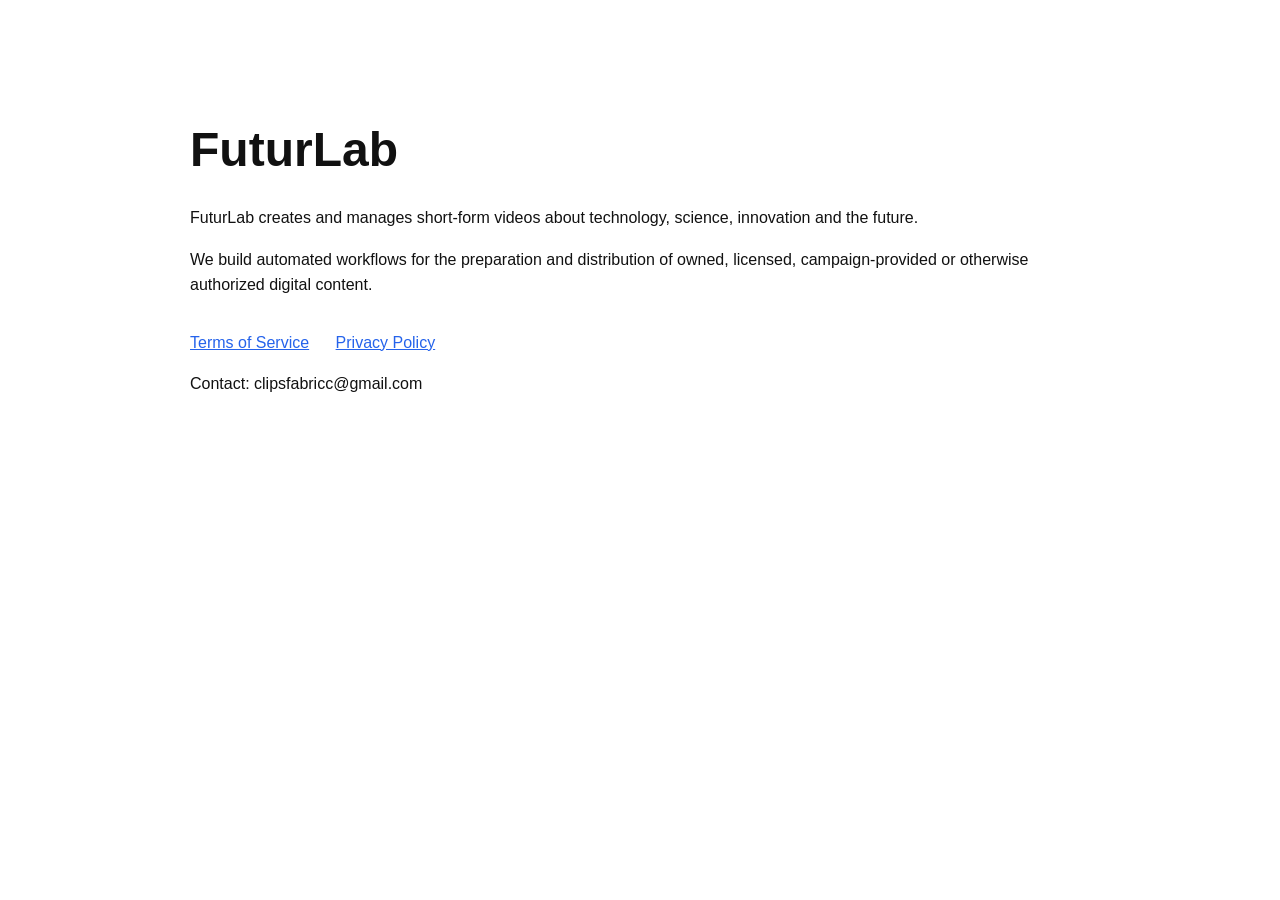
==== index.html @ b81abcbb "Publish FuturLab homepage" ====
<!DOCTYPE html>
<html lang="en">
<head>
<meta charset="UTF-8">
<meta name="viewport" content="width=device-width, initial-scale=1.0">
<title>FuturLab</title>
<meta name="description" content="FuturLab creates and manages authorized short-form digital content workflows.">
<style>
body{font-family:Arial,Helvetica,sans-serif;max-width:900px;margin:60px auto;padding:20px;color:#111;line-height:1.6}h1{font-size:48px;margin-bottom:12px}a{color:#2563eb}nav{margin-top:32px}nav a{margin-right:22px}
</style>
</head>
<body>
<h1>FuturLab</h1>
<p>FuturLab creates and manages short-form videos about technology, science, innovation and the future.</p>
<p>We build automated workflows for the preparation and distribution of owned, licensed, campaign-provided or otherwise authorized digital content.</p>
<nav>
<a href="/terms.html">Terms of Service</a>
<a href="/privacy.html">Privacy Policy</a>
</nav>
<p>Contact: clipsfabricc@gmail.com</p>
</body>
</html>
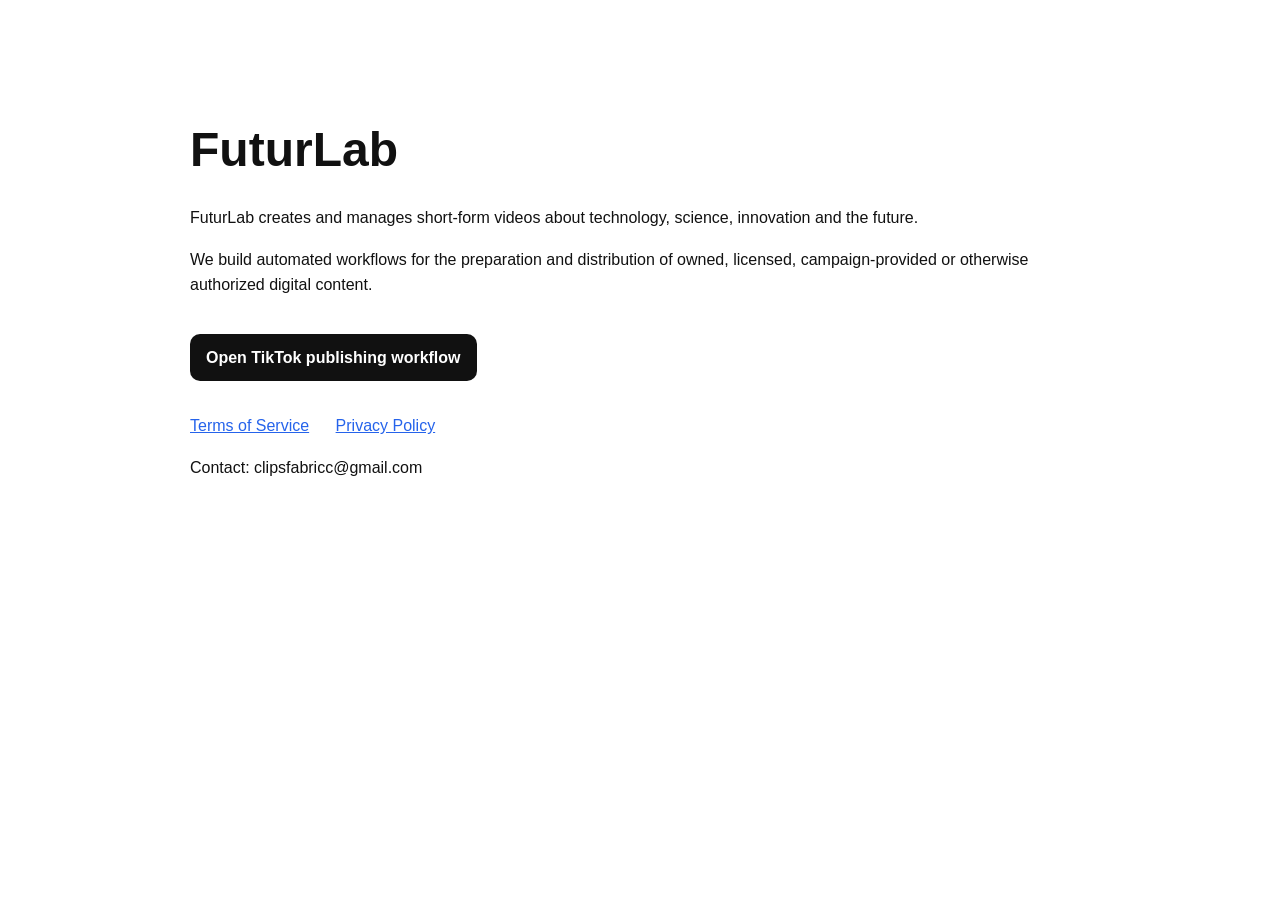
==== commit 85daff55: "Link FuturLab TikTok publishing workflow" ====
--- a/index.html
+++ b/index.html
@@ -6,13 +6,14 @@
 <title>FuturLab</title>
 <meta name="description" content="FuturLab creates and manages authorized short-form digital content workflows.">
 <style>
-body{font-family:Arial,Helvetica,sans-serif;max-width:900px;margin:60px auto;padding:20px;color:#111;line-height:1.6}h1{font-size:48px;margin-bottom:12px}a{color:#2563eb}nav{margin-top:32px}nav a{margin-right:22px}
+body{font-family:Arial,Helvetica,sans-serif;max-width:900px;margin:60px auto;padding:20px;color:#111;line-height:1.6}h1{font-size:48px;margin-bottom:12px}a{color:#2563eb}nav{margin-top:32px}nav a{margin-right:22px}.cta{display:inline-block;margin-top:20px;padding:11px 16px;border-radius:10px;background:#111;color:#fff;text-decoration:none;font-weight:700}
 </style>
 </head>
 <body>
 <h1>FuturLab</h1>
 <p>FuturLab creates and manages short-form videos about technology, science, innovation and the future.</p>
 <p>We build automated workflows for the preparation and distribution of owned, licensed, campaign-provided or otherwise authorized digital content.</p>
+<a class="cta" href="/tiktok-demo.html">Open TikTok publishing workflow</a>
 <nav>
 <a href="/terms.html">Terms of Service</a>
 <a href="/privacy.html">Privacy Policy</a>
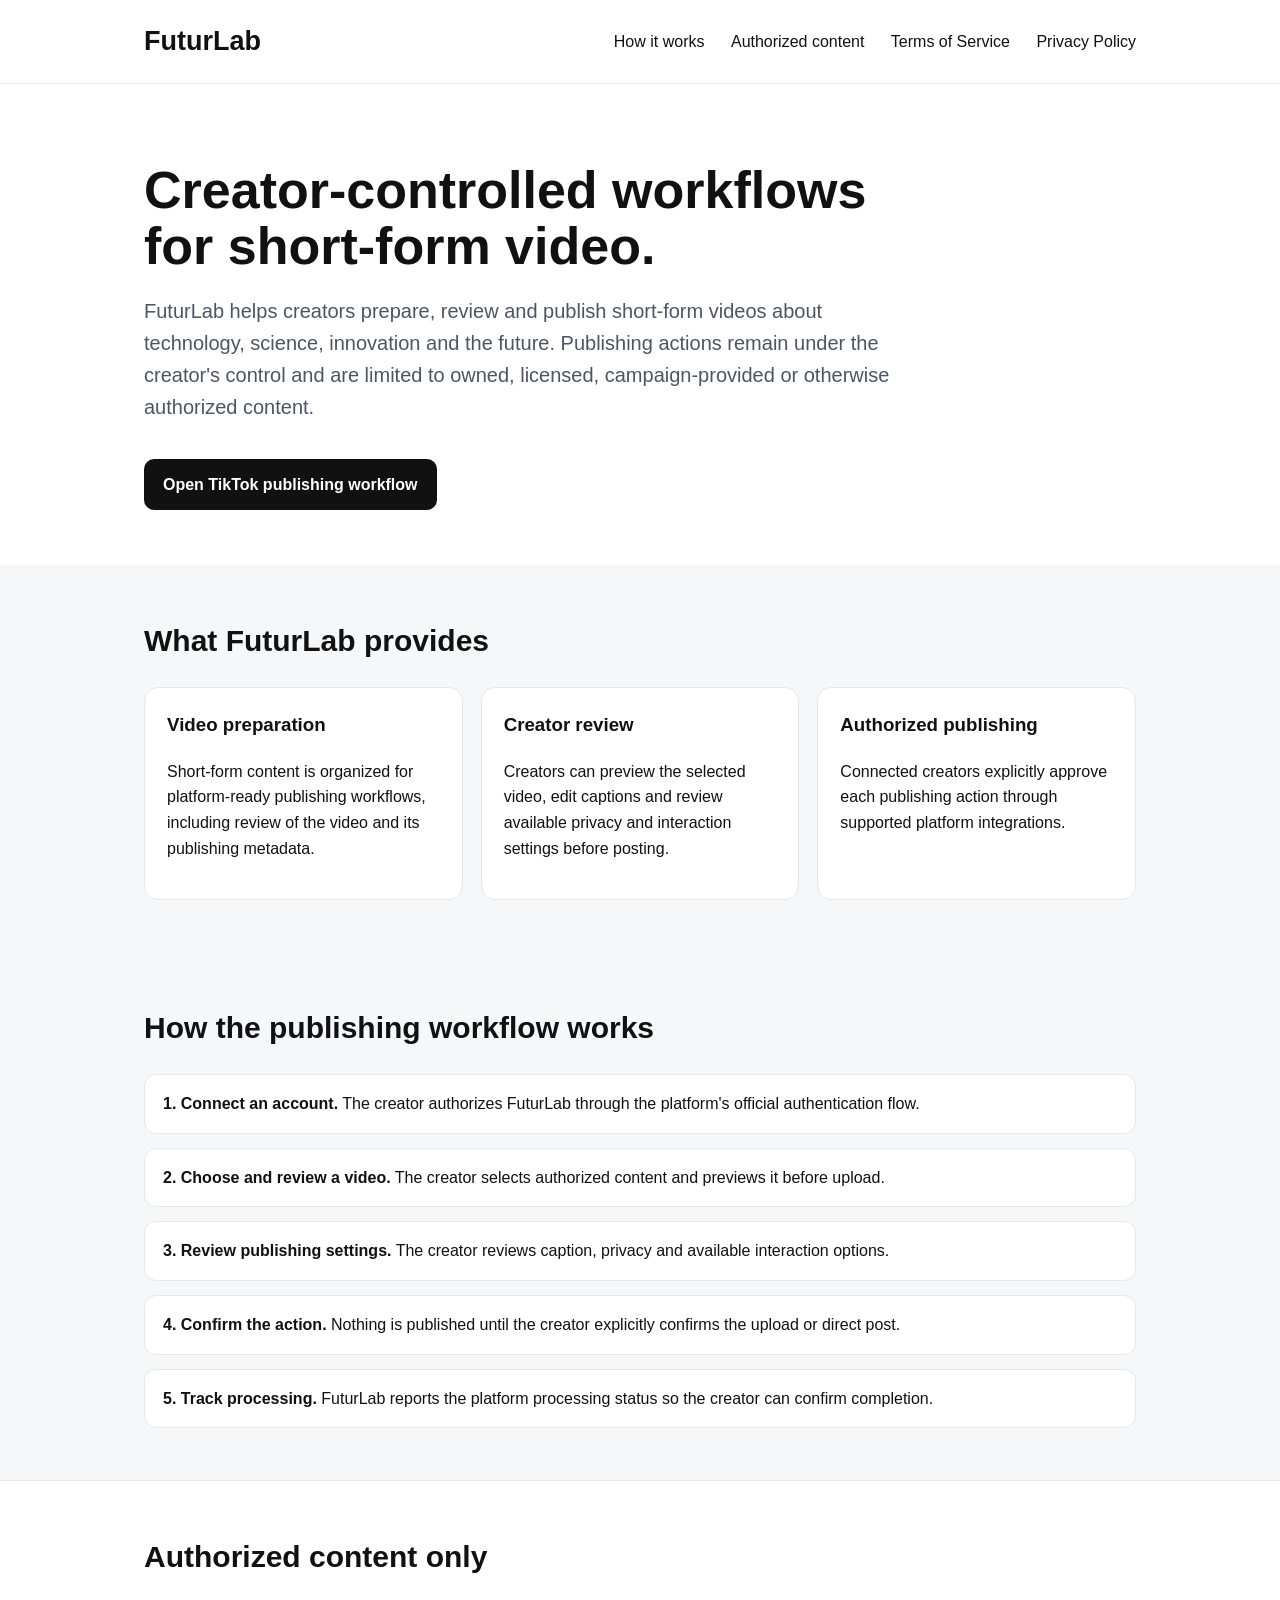
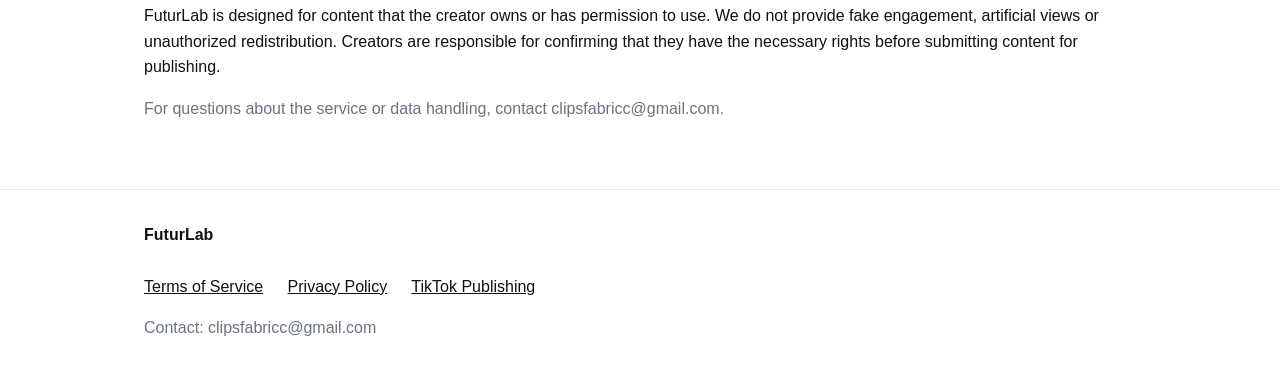
==== commit 93f8c3aa: "Expand FuturLab public website for app review" ====
--- a/index.html
+++ b/index.html
@@ -3,21 +3,75 @@
 <head>
 <meta charset="UTF-8">
 <meta name="viewport" content="width=device-width, initial-scale=1.0">
-<title>FuturLab</title>
-<meta name="description" content="FuturLab creates and manages authorized short-form digital content workflows.">
+<title>FuturLab — Short-form content workflows</title>
+<meta name="description" content="FuturLab helps creators prepare, review and publish authorized short-form digital content through creator-controlled workflows.">
 <style>
-body{font-family:Arial,Helvetica,sans-serif;max-width:900px;margin:60px auto;padding:20px;color:#111;line-height:1.6}h1{font-size:48px;margin-bottom:12px}a{color:#2563eb}nav{margin-top:32px}nav a{margin-right:22px}.cta{display:inline-block;margin-top:20px;padding:11px 16px;border-radius:10px;background:#111;color:#fff;text-decoration:none;font-weight:700}
+:root{font-family:Arial,Helvetica,sans-serif;color:#111;background:#f6f7f9}*{box-sizing:border-box}body{margin:0;line-height:1.6}.wrap{max-width:1040px;margin:auto;padding:0 24px}header{background:#fff;border-bottom:1px solid #e5e7eb}header .wrap{display:flex;justify-content:space-between;align-items:center;padding-top:20px;padding-bottom:20px}.brand{font-size:27px;font-weight:800}.links a{margin-left:22px;color:#111;text-decoration:none}.hero{padding:78px 0 55px;background:#fff}.hero h1{font-size:52px;line-height:1.08;max-width:800px;margin:0 0 20px}.hero p{font-size:20px;color:#4b5563;max-width:760px}.cta{display:inline-block;margin-top:16px;padding:13px 19px;border-radius:10px;background:#111;color:#fff;text-decoration:none;font-weight:700}.section{padding:52px 0}.section h2{font-size:30px;margin:0 0 22px}.grid{display:grid;grid-template-columns:repeat(3,1fr);gap:18px}.card{background:#fff;border:1px solid #e5e7eb;border-radius:14px;padding:22px}.card h3{margin-top:0}.steps{display:grid;gap:14px}.step{background:#fff;border:1px solid #e5e7eb;border-radius:12px;padding:16px 18px}.policy{background:#fff;border-top:1px solid #e5e7eb;border-bottom:1px solid #e5e7eb}footer{background:#fff;padding:32px 0}footer a{color:#111;margin-right:20px}.muted{color:#6b7280}@media(max-width:760px){.grid{grid-template-columns:1fr}.hero h1{font-size:40px}.links{display:none}}
 </style>
 </head>
 <body>
-<h1>FuturLab</h1>
-<p>FuturLab creates and manages short-form videos about technology, science, innovation and the future.</p>
-<p>We build automated workflows for the preparation and distribution of owned, licensed, campaign-provided or otherwise authorized digital content.</p>
-<a class="cta" href="/tiktok-demo.html">Open TikTok publishing workflow</a>
-<nav>
-<a href="/terms.html">Terms of Service</a>
-<a href="/privacy.html">Privacy Policy</a>
-</nav>
-<p>Contact: clipsfabricc@gmail.com</p>
+<header>
+  <div class="wrap">
+    <div class="brand">FuturLab</div>
+    <nav class="links">
+      <a href="#how">How it works</a>
+      <a href="#rights">Authorized content</a>
+      <a href="/terms.html">Terms of Service</a>
+      <a href="/privacy.html">Privacy Policy</a>
+    </nav>
+  </div>
+</header>
+
+<main>
+  <section class="hero">
+    <div class="wrap">
+      <h1>Creator-controlled workflows for short-form video.</h1>
+      <p>FuturLab helps creators prepare, review and publish short-form videos about technology, science, innovation and the future. Publishing actions remain under the creator's control and are limited to owned, licensed, campaign-provided or otherwise authorized content.</p>
+      <a class="cta" href="/tiktok-demo.html">Open TikTok publishing workflow</a>
+    </div>
+  </section>
+
+  <section class="section">
+    <div class="wrap">
+      <h2>What FuturLab provides</h2>
+      <div class="grid">
+        <div class="card"><h3>Video preparation</h3><p>Short-form content is organized for platform-ready publishing workflows, including review of the video and its publishing metadata.</p></div>
+        <div class="card"><h3>Creator review</h3><p>Creators can preview the selected video, edit captions and review available privacy and interaction settings before posting.</p></div>
+        <div class="card"><h3>Authorized publishing</h3><p>Connected creators explicitly approve each publishing action through supported platform integrations.</p></div>
+      </div>
+    </div>
+  </section>
+
+  <section class="section" id="how">
+    <div class="wrap">
+      <h2>How the publishing workflow works</h2>
+      <div class="steps">
+        <div class="step"><strong>1. Connect an account.</strong> The creator authorizes FuturLab through the platform's official authentication flow.</div>
+        <div class="step"><strong>2. Choose and review a video.</strong> The creator selects authorized content and previews it before upload.</div>
+        <div class="step"><strong>3. Review publishing settings.</strong> The creator reviews caption, privacy and available interaction options.</div>
+        <div class="step"><strong>4. Confirm the action.</strong> Nothing is published until the creator explicitly confirms the upload or direct post.</div>
+        <div class="step"><strong>5. Track processing.</strong> FuturLab reports the platform processing status so the creator can confirm completion.</div>
+      </div>
+    </div>
+  </section>
+
+  <section class="section policy" id="rights">
+    <div class="wrap">
+      <h2>Authorized content only</h2>
+      <p>FuturLab is designed for content that the creator owns or has permission to use. We do not provide fake engagement, artificial views or unauthorized redistribution. Creators are responsible for confirming that they have the necessary rights before submitting content for publishing.</p>
+      <p class="muted">For questions about the service or data handling, contact clipsfabricc@gmail.com.</p>
+    </div>
+  </section>
+</main>
+
+<footer>
+  <div class="wrap">
+    <strong>FuturLab</strong><br><br>
+    <a href="/terms.html">Terms of Service</a>
+    <a href="/privacy.html">Privacy Policy</a>
+    <a href="/tiktok-demo.html">TikTok Publishing</a>
+    <p class="muted">Contact: clipsfabricc@gmail.com</p>
+  </div>
+</footer>
 </body>
 </html>
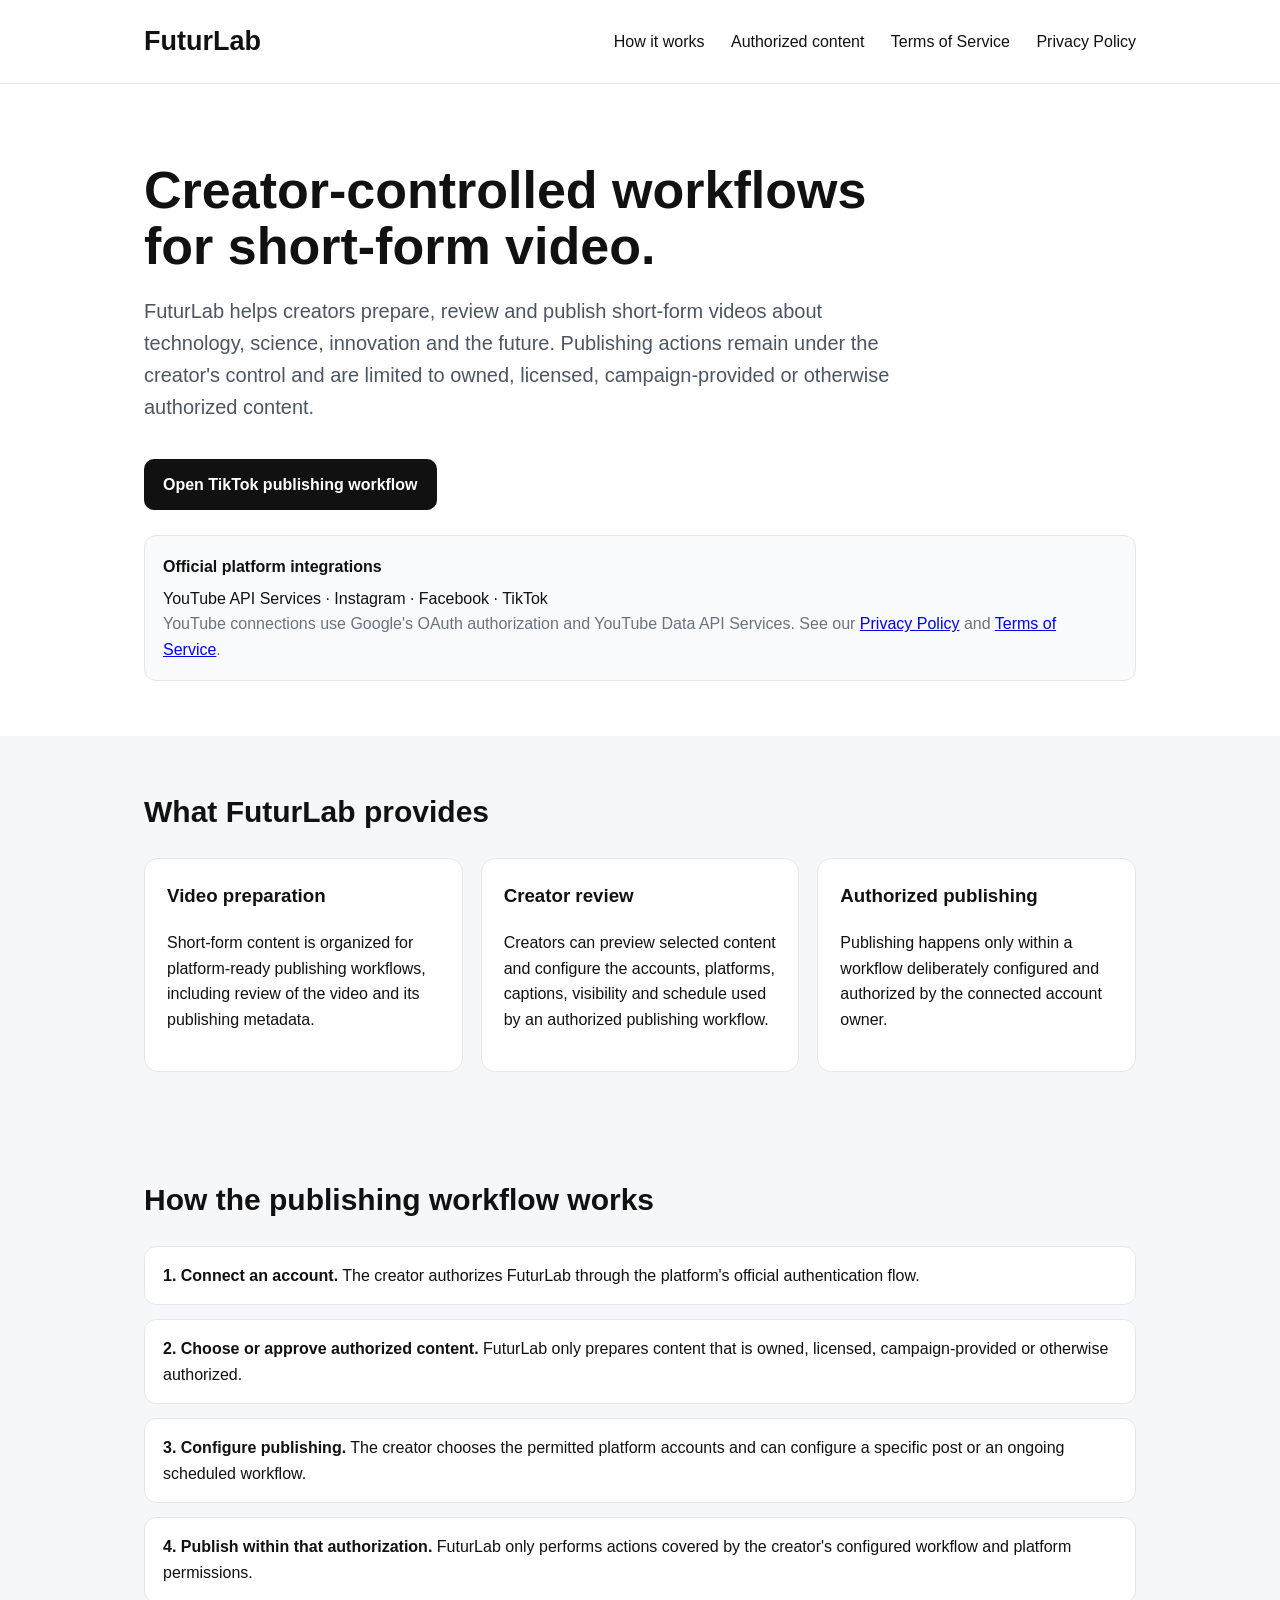
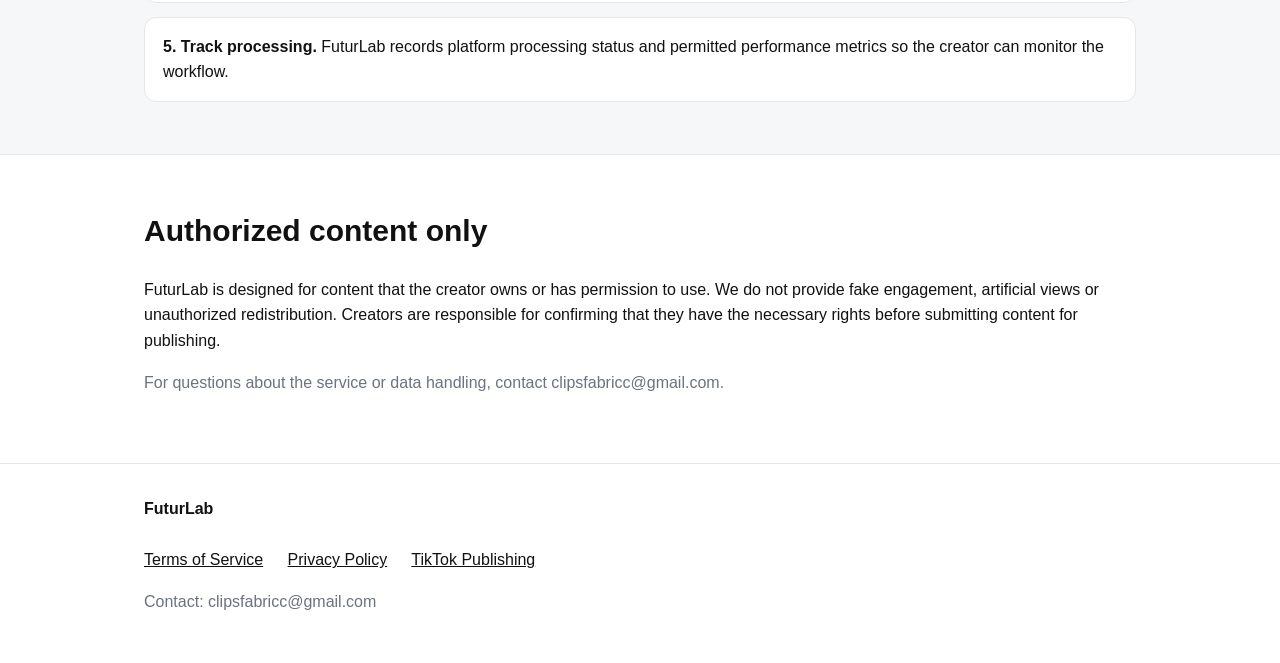
==== commit c02b3669: "Surface YouTube API integration for compliance evidence" ====
--- a/index.html
+++ b/index.html
@@ -6,7 +6,7 @@
 <title>FuturLab — Short-form content workflows</title>
 <meta name="description" content="FuturLab helps creators prepare, review and publish authorized short-form digital content through creator-controlled workflows.">
 <style>
-:root{font-family:Arial,Helvetica,sans-serif;color:#111;background:#f6f7f9}*{box-sizing:border-box}body{margin:0;line-height:1.6}.wrap{max-width:1040px;margin:auto;padding:0 24px}header{background:#fff;border-bottom:1px solid #e5e7eb}header .wrap{display:flex;justify-content:space-between;align-items:center;padding-top:20px;padding-bottom:20px}.brand{font-size:27px;font-weight:800}.links a{margin-left:22px;color:#111;text-decoration:none}.hero{padding:78px 0 55px;background:#fff}.hero h1{font-size:52px;line-height:1.08;max-width:800px;margin:0 0 20px}.hero p{font-size:20px;color:#4b5563;max-width:760px}.cta{display:inline-block;margin-top:16px;padding:13px 19px;border-radius:10px;background:#111;color:#fff;text-decoration:none;font-weight:700}.section{padding:52px 0}.section h2{font-size:30px;margin:0 0 22px}.grid{display:grid;grid-template-columns:repeat(3,1fr);gap:18px}.card{background:#fff;border:1px solid #e5e7eb;border-radius:14px;padding:22px}.card h3{margin-top:0}.steps{display:grid;gap:14px}.step{background:#fff;border:1px solid #e5e7eb;border-radius:12px;padding:16px 18px}.policy{background:#fff;border-top:1px solid #e5e7eb;border-bottom:1px solid #e5e7eb}footer{background:#fff;padding:32px 0}footer a{color:#111;margin-right:20px}.muted{color:#6b7280}@media(max-width:760px){.grid{grid-template-columns:1fr}.hero h1{font-size:40px}.links{display:none}}
+:root{font-family:Arial,Helvetica,sans-serif;color:#111;background:#f6f7f9}*{box-sizing:border-box}body{margin:0;line-height:1.6}.wrap{max-width:1040px;margin:auto;padding:0 24px}header{background:#fff;border-bottom:1px solid #e5e7eb}header .wrap{display:flex;justify-content:space-between;align-items:center;padding-top:20px;padding-bottom:20px}.brand{font-size:27px;font-weight:800}.links a{margin-left:22px;color:#111;text-decoration:none}.hero{padding:78px 0 55px;background:#fff}.hero h1{font-size:52px;line-height:1.08;max-width:800px;margin:0 0 20px}.hero p{font-size:20px;color:#4b5563;max-width:760px}.cta{display:inline-block;margin-top:16px;padding:13px 19px;border-radius:10px;background:#111;color:#fff;text-decoration:none;font-weight:700}.section{padding:52px 0}.section h2{font-size:30px;margin:0 0 22px}.grid{display:grid;grid-template-columns:repeat(3,1fr);gap:18px}.card{background:#fff;border:1px solid #e5e7eb;border-radius:14px;padding:22px}.card h3{margin-top:0}.steps{display:grid;gap:14px}.step{background:#fff;border:1px solid #e5e7eb;border-radius:12px;padding:16px 18px}.policy{background:#fff;border-top:1px solid #e5e7eb;border-bottom:1px solid #e5e7eb}.platforms{margin-top:25px;padding:18px;border:1px solid #e5e7eb;border-radius:12px;background:#f9fafb}.platforms strong{display:block;margin-bottom:6px}footer{background:#fff;padding:32px 0}footer a{color:#111;margin-right:20px}.muted{color:#6b7280}@media(max-width:760px){.grid{grid-template-columns:1fr}.hero h1{font-size:40px}.links{display:none}}
 </style>
 </head>
 <body>
@@ -28,6 +28,11 @@
       <h1>Creator-controlled workflows for short-form video.</h1>
       <p>FuturLab helps creators prepare, review and publish short-form videos about technology, science, innovation and the future. Publishing actions remain under the creator's control and are limited to owned, licensed, campaign-provided or otherwise authorized content.</p>
       <a class="cta" href="/tiktok-demo.html">Open TikTok publishing workflow</a>
+      <div class="platforms">
+        <strong>Official platform integrations</strong>
+        <span>YouTube API Services · Instagram · Facebook · TikTok</span><br>
+        <span class="muted">YouTube connections use Google's OAuth authorization and YouTube Data API Services. See our <a href="/privacy.html">Privacy Policy</a> and <a href="/terms.html">Terms of Service</a>.</span>
+      </div>
     </div>
   </section>
 
@@ -36,8 +41,8 @@
       <h2>What FuturLab provides</h2>
       <div class="grid">
         <div class="card"><h3>Video preparation</h3><p>Short-form content is organized for platform-ready publishing workflows, including review of the video and its publishing metadata.</p></div>
-        <div class="card"><h3>Creator review</h3><p>Creators can preview the selected video, edit captions and review available privacy and interaction settings before posting.</p></div>
-        <div class="card"><h3>Authorized publishing</h3><p>Connected creators explicitly approve each publishing action through supported platform integrations.</p></div>
+        <div class="card"><h3>Creator review</h3><p>Creators can preview selected content and configure the accounts, platforms, captions, visibility and schedule used by an authorized publishing workflow.</p></div>
+        <div class="card"><h3>Authorized publishing</h3><p>Publishing happens only within a workflow deliberately configured and authorized by the connected account owner.</p></div>
       </div>
     </div>
   </section>
@@ -47,10 +52,10 @@
       <h2>How the publishing workflow works</h2>
       <div class="steps">
         <div class="step"><strong>1. Connect an account.</strong> The creator authorizes FuturLab through the platform's official authentication flow.</div>
-        <div class="step"><strong>2. Choose and review a video.</strong> The creator selects authorized content and previews it before upload.</div>
-        <div class="step"><strong>3. Review publishing settings.</strong> The creator reviews caption, privacy and available interaction options.</div>
-        <div class="step"><strong>4. Confirm the action.</strong> Nothing is published until the creator explicitly confirms the upload or direct post.</div>
-        <div class="step"><strong>5. Track processing.</strong> FuturLab reports the platform processing status so the creator can confirm completion.</div>
+        <div class="step"><strong>2. Choose or approve authorized content.</strong> FuturLab only prepares content that is owned, licensed, campaign-provided or otherwise authorized.</div>
+        <div class="step"><strong>3. Configure publishing.</strong> The creator chooses the permitted platform accounts and can configure a specific post or an ongoing scheduled workflow.</div>
+        <div class="step"><strong>4. Publish within that authorization.</strong> FuturLab only performs actions covered by the creator's configured workflow and platform permissions.</div>
+        <div class="step"><strong>5. Track processing.</strong> FuturLab records platform processing status and permitted performance metrics so the creator can monitor the workflow.</div>
       </div>
     </div>
   </section>
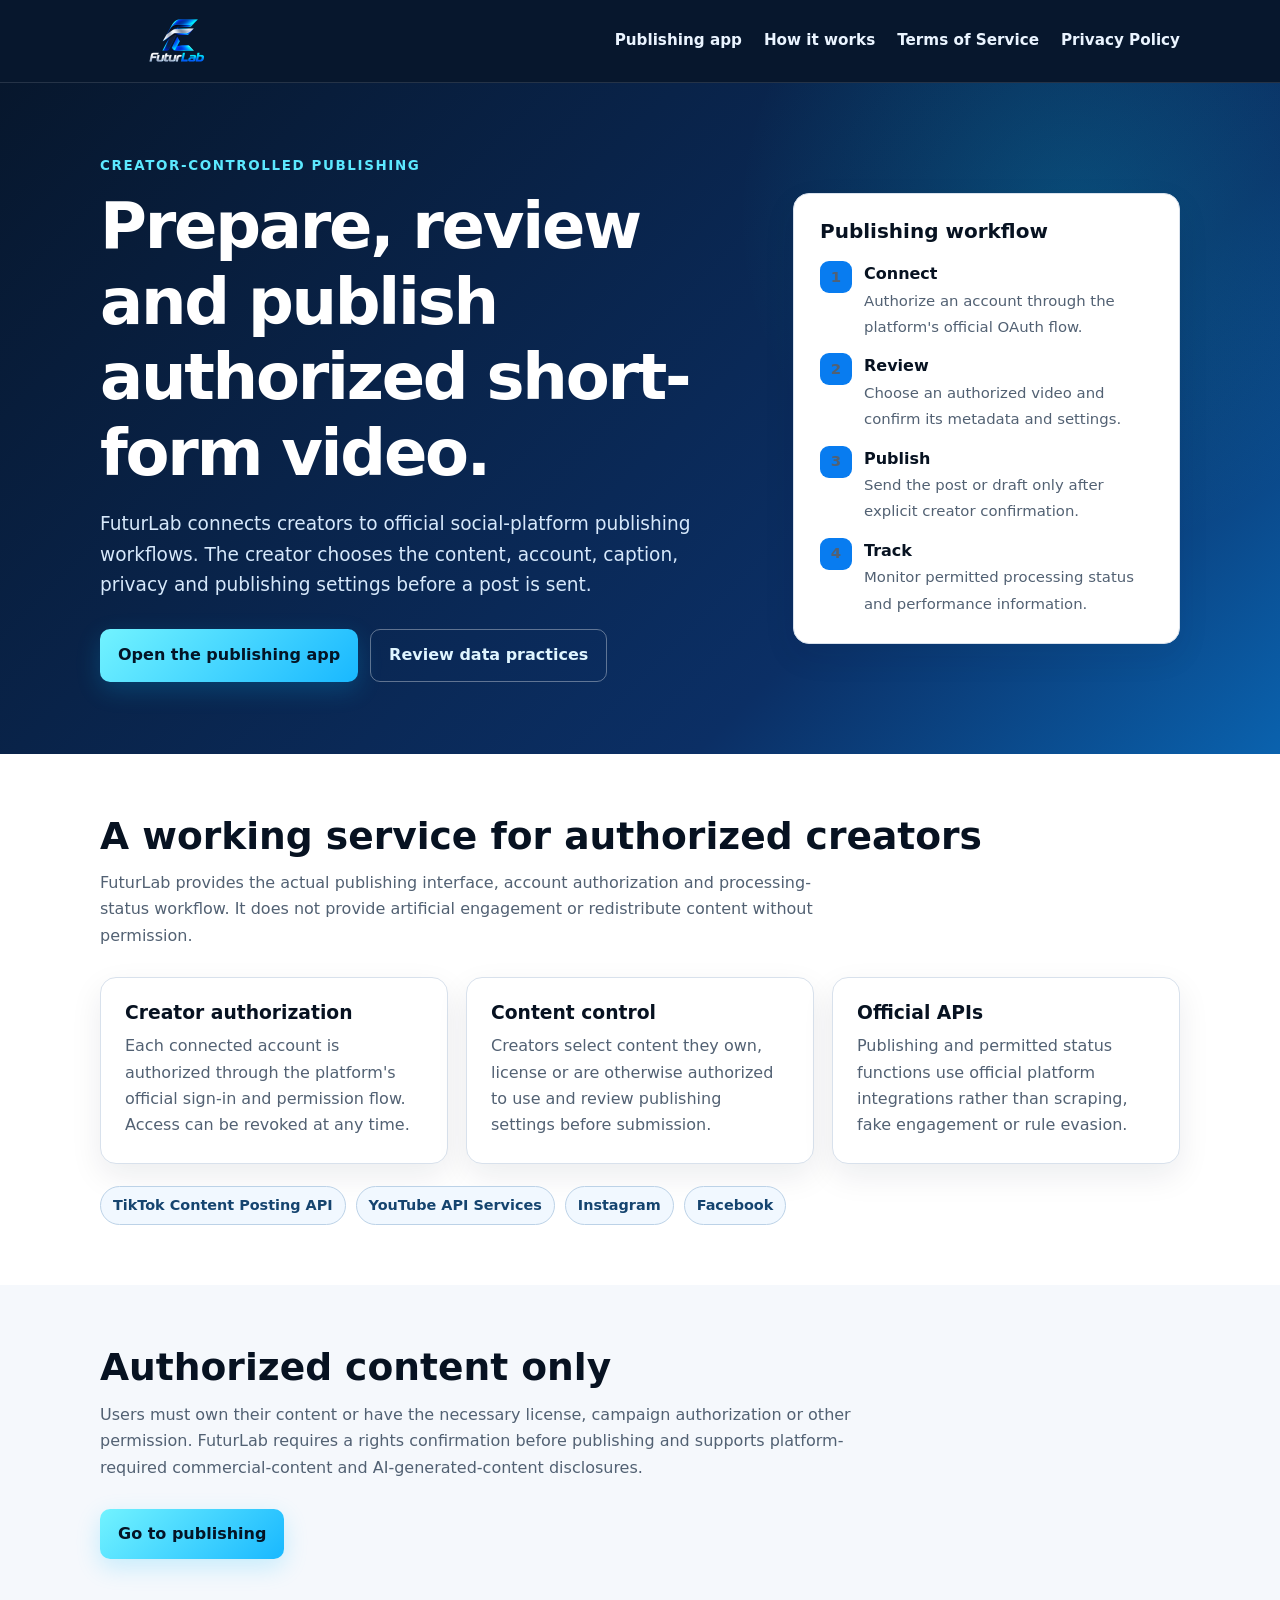
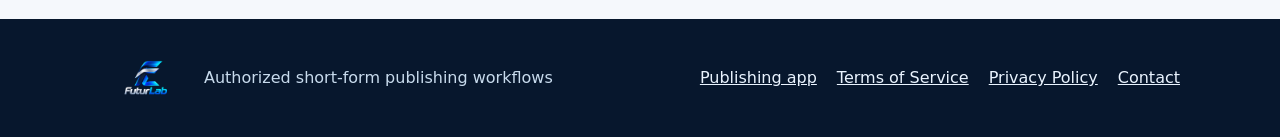
==== commit 3a00986c: "Prepare FuturLab production site for TikTok review" ====
--- a/index.html
+++ b/index.html
@@ -1,82 +1,88 @@
-<!DOCTYPE html>
+<!doctype html>
 <html lang="en">
 <head>
-<meta charset="UTF-8">
-<meta name="viewport" content="width=device-width, initial-scale=1.0">
-<title>FuturLab — Short-form content workflows</title>
-<meta name="description" content="FuturLab helps creators prepare, review and publish authorized short-form digital content through creator-controlled workflows.">
-<style>
-:root{font-family:Arial,Helvetica,sans-serif;color:#111;background:#f6f7f9}*{box-sizing:border-box}body{margin:0;line-height:1.6}.wrap{max-width:1040px;margin:auto;padding:0 24px}header{background:#fff;border-bottom:1px solid #e5e7eb}header .wrap{display:flex;justify-content:space-between;align-items:center;padding-top:20px;padding-bottom:20px}.brand{font-size:27px;font-weight:800}.links a{margin-left:22px;color:#111;text-decoration:none}.hero{padding:78px 0 55px;background:#fff}.hero h1{font-size:52px;line-height:1.08;max-width:800px;margin:0 0 20px}.hero p{font-size:20px;color:#4b5563;max-width:760px}.cta{display:inline-block;margin-top:16px;padding:13px 19px;border-radius:10px;background:#111;color:#fff;text-decoration:none;font-weight:700}.section{padding:52px 0}.section h2{font-size:30px;margin:0 0 22px}.grid{display:grid;grid-template-columns:repeat(3,1fr);gap:18px}.card{background:#fff;border:1px solid #e5e7eb;border-radius:14px;padding:22px}.card h3{margin-top:0}.steps{display:grid;gap:14px}.step{background:#fff;border:1px solid #e5e7eb;border-radius:12px;padding:16px 18px}.policy{background:#fff;border-top:1px solid #e5e7eb;border-bottom:1px solid #e5e7eb}.platforms{margin-top:25px;padding:18px;border:1px solid #e5e7eb;border-radius:12px;background:#f9fafb}.platforms strong{display:block;margin-bottom:6px}footer{background:#fff;padding:32px 0}footer a{color:#111;margin-right:20px}.muted{color:#6b7280}@media(max-width:760px){.grid{grid-template-columns:1fr}.hero h1{font-size:40px}.links{display:none}}
-</style>
+  <meta charset="utf-8">
+  <meta name="viewport" content="width=device-width, initial-scale=1">
+  <title>FuturLab — Authorized short-form publishing</title>
+  <meta name="description" content="FuturLab helps creators prepare, review and publish authorized short-form content through official platform integrations.">
+  <link rel="icon" type="image/png" href="/futurlab-logo.png">
+  <link rel="apple-touch-icon" href="/futurlab-logo.png">
+  <link rel="stylesheet" href="/styles.css">
 </head>
 <body>
-<header>
-  <div class="wrap">
-    <div class="brand">FuturLab</div>
-    <nav class="links">
-      <a href="#how">How it works</a>
-      <a href="#rights">Authorized content</a>
-      <a href="/terms.html">Terms of Service</a>
-      <a href="/privacy.html">Privacy Policy</a>
-    </nav>
-  </div>
-</header>
+  <header class="site-header">
+    <div class="header-inner">
+      <a class="brand-link" href="/" aria-label="FuturLab home"><img class="brand-logo" src="/futurlab-logo.png" alt="FuturLab"></a>
+      <nav class="site-nav" aria-label="Primary navigation">
+        <a href="/app.html">Publishing app</a>
+        <a href="#workflow">How it works</a>
+        <a href="/terms.html">Terms of Service</a>
+        <a href="/privacy.html">Privacy Policy</a>
+      </nav>
+    </div>
+  </header>
 
-<main>
-  <section class="hero">
-    <div class="wrap">
-      <h1>Creator-controlled workflows for short-form video.</h1>
-      <p>FuturLab helps creators prepare, review and publish short-form videos about technology, science, innovation and the future. Publishing actions remain under the creator's control and are limited to owned, licensed, campaign-provided or otherwise authorized content.</p>
-      <a class="cta" href="/tiktok-demo.html">Open TikTok publishing workflow</a>
-      <div class="platforms">
-        <strong>Official platform integrations</strong>
-        <span>YouTube API Services · Instagram · Facebook · TikTok</span><br>
-        <span class="muted">YouTube connections use Google's OAuth authorization and YouTube Data API Services. See our <a href="/privacy.html">Privacy Policy</a> and <a href="/terms.html">Terms of Service</a>.</span>
+  <main>
+    <section class="hero">
+      <div class="container hero-grid">
+        <div>
+          <p class="eyebrow">Creator-controlled publishing</p>
+          <h1>Prepare, review and publish authorized short-form video.</h1>
+          <p class="hero-copy">FuturLab connects creators to official social-platform publishing workflows. The creator chooses the content, account, caption, privacy and publishing settings before a post is sent.</p>
+          <div class="actions">
+            <a class="button button-primary" href="/app.html">Open the publishing app</a>
+            <a class="button button-secondary" href="/privacy.html">Review data practices</a>
+          </div>
+        </div>
+        <aside class="hero-panel" aria-label="Publishing workflow summary">
+          <h2>Publishing workflow</h2>
+          <div class="mini-steps">
+            <div class="mini-step"><span class="step-number">1</span><div><strong>Connect</strong><span>Authorize an account through the platform's official OAuth flow.</span></div></div>
+            <div class="mini-step"><span class="step-number">2</span><div><strong>Review</strong><span>Choose an authorized video and confirm its metadata and settings.</span></div></div>
+            <div class="mini-step"><span class="step-number">3</span><div><strong>Publish</strong><span>Send the post or draft only after explicit creator confirmation.</span></div></div>
+            <div class="mini-step"><span class="step-number">4</span><div><strong>Track</strong><span>Monitor permitted processing status and performance information.</span></div></div>
+          </div>
+        </aside>
       </div>
+    </section>
+
+    <section class="section section-white" id="workflow">
+      <div class="container">
+        <h2>A working service for authorized creators</h2>
+        <p class="section-intro">FuturLab provides the actual publishing interface, account authorization and processing-status workflow. It does not provide artificial engagement or redistribute content without permission.</p>
+        <div class="grid-3">
+          <article class="card"><h3>Creator authorization</h3><p>Each connected account is authorized through the platform's official sign-in and permission flow. Access can be revoked at any time.</p></article>
+          <article class="card"><h3>Content control</h3><p>Creators select content they own, license or are otherwise authorized to use and review publishing settings before submission.</p></article>
+          <article class="card"><h3>Official APIs</h3><p>Publishing and permitted status functions use official platform integrations rather than scraping, fake engagement or rule evasion.</p></article>
+        </div>
+        <div class="platform-list" aria-label="Supported platform integrations">
+          <span>TikTok Content Posting API</span>
+          <span>YouTube API Services</span>
+          <span>Instagram</span>
+          <span>Facebook</span>
+        </div>
+      </div>
+    </section>
+
+    <section class="section">
+      <div class="container">
+        <h2>Authorized content only</h2>
+        <p class="section-intro">Users must own their content or have the necessary license, campaign authorization or other permission. FuturLab requires a rights confirmation before publishing and supports platform-required commercial-content and AI-generated-content disclosures.</p>
+        <a class="button button-primary" href="/app.html">Go to publishing</a>
+      </div>
+    </section>
+  </main>
+
+  <footer class="site-footer">
+    <div class="container footer-inner">
+      <div class="footer-brand"><img src="/futurlab-logo.png" alt="FuturLab"><span>Authorized short-form publishing workflows</span></div>
+      <nav class="footer-links" aria-label="Legal and service links">
+        <a href="/app.html">Publishing app</a>
+        <a href="/terms.html">Terms of Service</a>
+        <a href="/privacy.html">Privacy Policy</a>
+        <a href="mailto:clipsfabricc@gmail.com">Contact</a>
+      </nav>
     </div>
-  </section>
-
-  <section class="section">
-    <div class="wrap">
-      <h2>What FuturLab provides</h2>
-      <div class="grid">
-        <div class="card"><h3>Video preparation</h3><p>Short-form content is organized for platform-ready publishing workflows, including review of the video and its publishing metadata.</p></div>
-        <div class="card"><h3>Creator review</h3><p>Creators can preview selected content and configure the accounts, platforms, captions, visibility and schedule used by an authorized publishing workflow.</p></div>
-        <div class="card"><h3>Authorized publishing</h3><p>Publishing happens only within a workflow deliberately configured and authorized by the connected account owner.</p></div>
-      </div>
-    </div>
-  </section>
-
-  <section class="section" id="how">
-    <div class="wrap">
-      <h2>How the publishing workflow works</h2>
-      <div class="steps">
-        <div class="step"><strong>1. Connect an account.</strong> The creator authorizes FuturLab through the platform's official authentication flow.</div>
-        <div class="step"><strong>2. Choose or approve authorized content.</strong> FuturLab only prepares content that is owned, licensed, campaign-provided or otherwise authorized.</div>
-        <div class="step"><strong>3. Configure publishing.</strong> The creator chooses the permitted platform accounts and can configure a specific post or an ongoing scheduled workflow.</div>
-        <div class="step"><strong>4. Publish within that authorization.</strong> FuturLab only performs actions covered by the creator's configured workflow and platform permissions.</div>
-        <div class="step"><strong>5. Track processing.</strong> FuturLab records platform processing status and permitted performance metrics so the creator can monitor the workflow.</div>
-      </div>
-    </div>
-  </section>
-
-  <section class="section policy" id="rights">
-    <div class="wrap">
-      <h2>Authorized content only</h2>
-      <p>FuturLab is designed for content that the creator owns or has permission to use. We do not provide fake engagement, artificial views or unauthorized redistribution. Creators are responsible for confirming that they have the necessary rights before submitting content for publishing.</p>
-      <p class="muted">For questions about the service or data handling, contact clipsfabricc@gmail.com.</p>
-    </div>
-  </section>
-</main>
-
-<footer>
-  <div class="wrap">
-    <strong>FuturLab</strong><br><br>
-    <a href="/terms.html">Terms of Service</a>
-    <a href="/privacy.html">Privacy Policy</a>
-    <a href="/tiktok-demo.html">TikTok Publishing</a>
-    <p class="muted">Contact: clipsfabricc@gmail.com</p>
-  </div>
-</footer>
+  </footer>
 </body>
-</html>+</html>
--- a/styles.css
+++ b/styles.css
@@ -0,0 +1,369 @@
+:root {
+  color-scheme: light;
+  --ink: #071221;
+  --muted: #526173;
+  --line: #d8e1ec;
+  --surface: #ffffff;
+  --soft: #eef5fc;
+  --blue: #087cf0;
+  --cyan: #07cde8;
+  --navy: #07172d;
+  font-family: Inter, ui-sans-serif, system-ui, -apple-system, BlinkMacSystemFont, "Segoe UI", sans-serif;
+}
+
+* { box-sizing: border-box; }
+
+html { scroll-behavior: smooth; }
+
+body {
+  margin: 0;
+  color: var(--ink);
+  background: #f5f8fc;
+  font-size: 16px;
+  line-height: 1.65;
+}
+
+a { color: #065eb8; }
+
+a:hover { color: #03498e; }
+
+.site-header {
+  background: var(--navy);
+  border-bottom: 1px solid rgba(255,255,255,.12);
+}
+
+.header-inner,
+.container {
+  width: min(1080px, calc(100% - 40px));
+  margin: 0 auto;
+}
+
+.header-inner {
+  min-height: 82px;
+  display: flex;
+  align-items: center;
+  justify-content: space-between;
+  gap: 28px;
+}
+
+.brand-link {
+  display: inline-flex;
+  align-items: center;
+  flex: 0 0 auto;
+}
+
+.brand-logo {
+  display: block;
+  width: 154px;
+  height: 64px;
+  object-fit: contain;
+}
+
+.site-nav {
+  display: flex;
+  align-items: center;
+  justify-content: flex-end;
+  flex-wrap: wrap;
+  gap: 10px 22px;
+}
+
+.site-nav a {
+  color: #eaf4ff;
+  font-size: .95rem;
+  font-weight: 650;
+  text-decoration: none;
+}
+
+.site-nav a:hover { color: #59e6ff; }
+
+.hero {
+  background:
+    radial-gradient(circle at 84% 20%, rgba(7,205,232,.20), transparent 28%),
+    linear-gradient(135deg, #07172d 0%, #0b2f65 70%, #0a62ae 100%);
+  color: #fff;
+  padding: 72px 0;
+}
+
+.hero-grid {
+  display: grid;
+  grid-template-columns: minmax(0, 1.25fr) minmax(300px, .75fr);
+  gap: 48px;
+  align-items: center;
+}
+
+.eyebrow {
+  margin: 0 0 12px;
+  color: #5ce9ff;
+  font-size: .84rem;
+  font-weight: 800;
+  letter-spacing: .12em;
+  text-transform: uppercase;
+}
+
+h1, h2, h3 { line-height: 1.18; }
+
+.hero h1 {
+  max-width: 760px;
+  margin: 0 0 18px;
+  font-size: clamp(2.35rem, 5vw, 4.25rem);
+  letter-spacing: -.035em;
+}
+
+.hero-copy {
+  max-width: 720px;
+  margin: 0;
+  color: #d6e8fb;
+  font-size: 1.16rem;
+}
+
+.actions {
+  display: flex;
+  flex-wrap: wrap;
+  gap: 12px;
+  margin-top: 28px;
+}
+
+.button,
+button {
+  border: 0;
+  border-radius: 10px;
+  padding: 12px 18px;
+  font: inherit;
+  font-weight: 760;
+  cursor: pointer;
+}
+
+.button {
+  display: inline-flex;
+  align-items: center;
+  justify-content: center;
+  text-decoration: none;
+}
+
+.button-primary,
+button {
+  color: #041426;
+  background: linear-gradient(135deg, #72f3ff, #19b8ff);
+  box-shadow: 0 8px 24px rgba(0,192,255,.20);
+}
+
+.button-secondary,
+button.secondary {
+  color: #dff5ff;
+  background: transparent;
+  border: 1px solid rgba(255,255,255,.35);
+  box-shadow: none;
+}
+
+button.secondary {
+  color: var(--ink);
+  border-color: var(--line);
+  background: #edf3f9;
+}
+
+button:disabled,
+input:disabled,
+select:disabled,
+textarea:disabled {
+  cursor: not-allowed;
+  opacity: .55;
+}
+
+.hero-panel,
+.card,
+.legal-card {
+  background: var(--surface);
+  border: 1px solid var(--line);
+  border-radius: 16px;
+  box-shadow: 0 12px 32px rgba(5,28,57,.08);
+}
+
+.hero-panel {
+  color: var(--ink);
+  padding: 26px;
+}
+
+.hero-panel h2 { margin: 0 0 18px; font-size: 1.25rem; }
+
+.mini-steps { display: grid; gap: 13px; }
+
+.mini-step {
+  display: grid;
+  grid-template-columns: 32px 1fr;
+  gap: 12px;
+  align-items: start;
+}
+
+.step-number {
+  width: 32px;
+  height: 32px;
+  display: grid;
+  place-items: center;
+  color: #fff;
+  background: var(--blue);
+  border-radius: 9px;
+  font-weight: 800;
+}
+
+.mini-step strong { display: block; }
+.mini-step span { color: var(--muted); font-size: .93rem; }
+
+.section { padding: 60px 0; }
+.section-white { background: #fff; }
+.section h2 { margin: 0 0 12px; font-size: clamp(1.75rem, 3vw, 2.35rem); }
+.section-intro { max-width: 760px; margin: 0 0 28px; color: var(--muted); }
+
+.grid-3 {
+  display: grid;
+  grid-template-columns: repeat(3, minmax(0, 1fr));
+  gap: 18px;
+}
+
+.card { padding: 24px; }
+.card h3 { margin: 0 0 9px; }
+.card p { margin: 0; color: var(--muted); }
+
+.platform-list {
+  display: flex;
+  flex-wrap: wrap;
+  gap: 10px;
+  margin-top: 22px;
+}
+
+.platform-list span,
+.badge {
+  display: inline-flex;
+  align-items: center;
+  border: 1px solid #bcd2e7;
+  border-radius: 999px;
+  padding: 7px 12px;
+  color: #15446f;
+  background: #f1f8ff;
+  font-size: .9rem;
+  font-weight: 700;
+}
+
+.site-footer {
+  padding: 34px 0;
+  color: #c8dbed;
+  background: var(--navy);
+}
+
+.footer-inner {
+  display: flex;
+  justify-content: space-between;
+  gap: 28px;
+  align-items: center;
+  flex-wrap: wrap;
+}
+
+.footer-brand { display: flex; align-items: center; gap: 12px; }
+.footer-brand img { width: 92px; height: 50px; object-fit: contain; }
+.footer-links { display: flex; flex-wrap: wrap; gap: 10px 20px; }
+.footer-links a { color: #eaf4ff; }
+
+.app-main { padding: 44px 0 64px; }
+.app-intro { margin-bottom: 24px; }
+.app-intro h1 { margin: 0 0 9px; font-size: clamp(2rem, 4vw, 3rem); }
+.app-intro p { margin: 0; color: var(--muted); max-width: 780px; }
+
+.status-banner {
+  display: flex;
+  justify-content: space-between;
+  align-items: center;
+  gap: 18px;
+  padding: 18px 20px;
+  margin-bottom: 18px;
+  border: 1px solid #b8d4ea;
+  border-radius: 14px;
+  background: #edf8ff;
+}
+
+.status-banner p { margin: 0; }
+.ok { color: #087a36; font-weight: 750; }
+.err { color: #a32929; }
+.muted { color: var(--muted); }
+.hidden { display: none !important; }
+
+.app-stack { display: grid; gap: 18px; }
+.app-card { padding: 24px; }
+.app-card h2 { margin: 0 0 12px; font-size: 1.28rem; }
+.app-card > p { margin-top: 0; }
+
+.profile-row {
+  display: flex;
+  gap: 16px;
+  align-items: center;
+  flex-wrap: wrap;
+}
+
+.profile-row img {
+  width: 60px;
+  height: 60px;
+  border-radius: 50%;
+  object-fit: cover;
+  background: #e4ecf4;
+}
+
+.profile-meta { flex: 1; min-width: 180px; }
+.profile-meta strong { display: block; font-size: 1.12rem; }
+
+.field { margin: 16px 0; }
+.field label { display: block; margin-bottom: 7px; font-weight: 750; }
+
+input[type="file"],
+select,
+textarea {
+  width: 100%;
+  border: 1px solid #afbfce;
+  border-radius: 9px;
+  padding: 11px 12px;
+  color: var(--ink);
+  background: #fff;
+  font: inherit;
+}
+
+textarea { min-height: 96px; resize: vertical; }
+.checks { display: grid; gap: 10px; }
+.checks label, .confirmations label { display: block; }
+
+.notice,
+.commercial-box {
+  padding: 14px;
+  border: 1px solid var(--line);
+  border-radius: 10px;
+  background: #f7fafc;
+}
+
+.commercial-box { margin-top: 16px; }
+.preview { display: block; max-width: 320px; width: 100%; margin-top: 15px; border-radius: 12px; background: #000; }
+
+.status-output {
+  white-space: pre-wrap;
+  overflow: auto;
+  margin-top: 16px;
+  padding: 14px;
+  border-radius: 10px;
+  color: #ecf6ff;
+  background: #071221;
+  font: .9rem/1.55 ui-monospace, SFMono-Regular, Menlo, Consolas, monospace;
+}
+
+.legal-main { padding: 44px 0 68px; }
+.legal-card { max-width: 900px; margin: 0 auto; padding: clamp(24px, 5vw, 52px); }
+.legal-card h1 { margin-top: 0; font-size: clamp(2rem, 4vw, 3.1rem); }
+.legal-card h2 { margin: 36px 0 10px; font-size: 1.35rem; }
+.legal-card h3 { margin: 24px 0 8px; font-size: 1.08rem; }
+.legal-card p, .legal-card li { color: #28394b; }
+.legal-card ul { padding-left: 22px; }
+.legal-meta { color: var(--muted); font-weight: 650; }
+
+@media (max-width: 780px) {
+  .header-inner { align-items: flex-start; flex-direction: column; padding: 12px 0 16px; gap: 8px; }
+  .site-nav { justify-content: flex-start; gap: 8px 16px; }
+  .brand-logo { width: 132px; height: 56px; }
+  .hero { padding: 54px 0; }
+  .hero-grid, .grid-3 { grid-template-columns: 1fr; }
+  .hero-grid { gap: 28px; }
+  .status-banner { align-items: flex-start; flex-direction: column; }
+}
